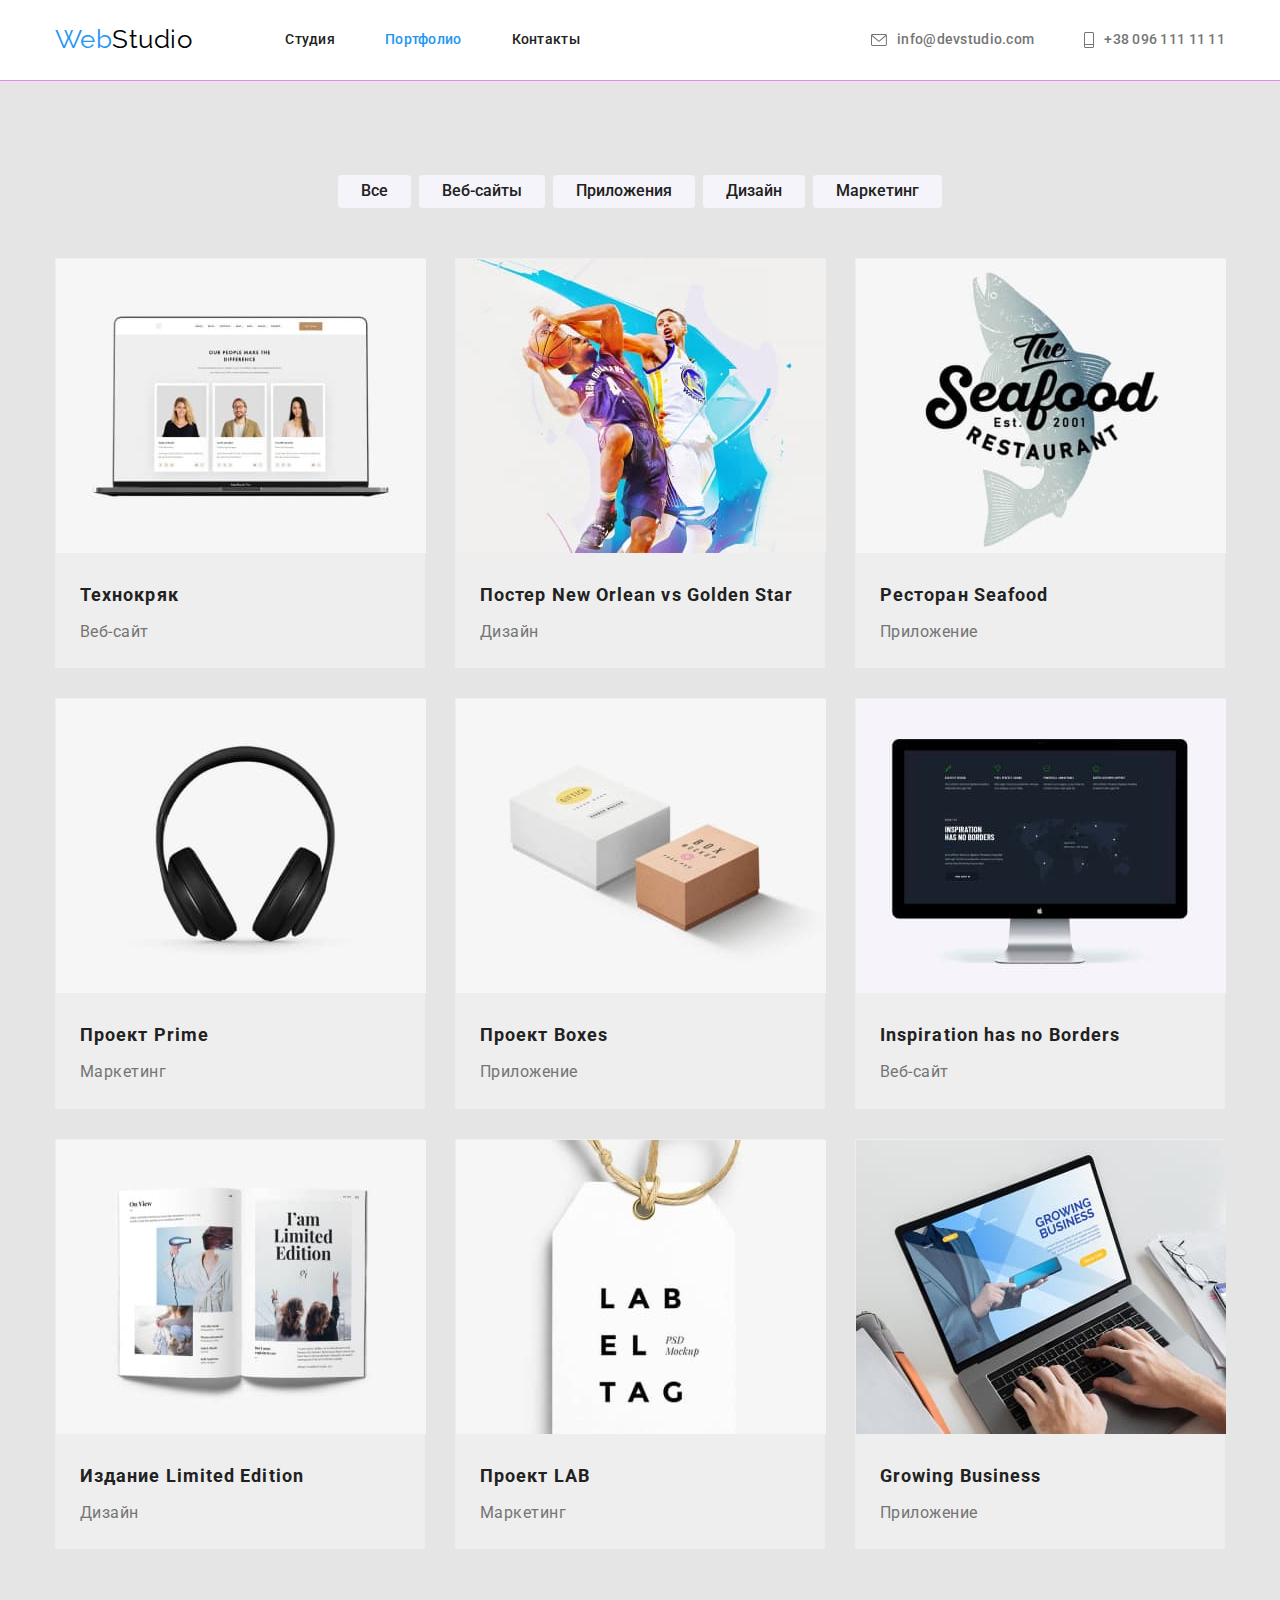
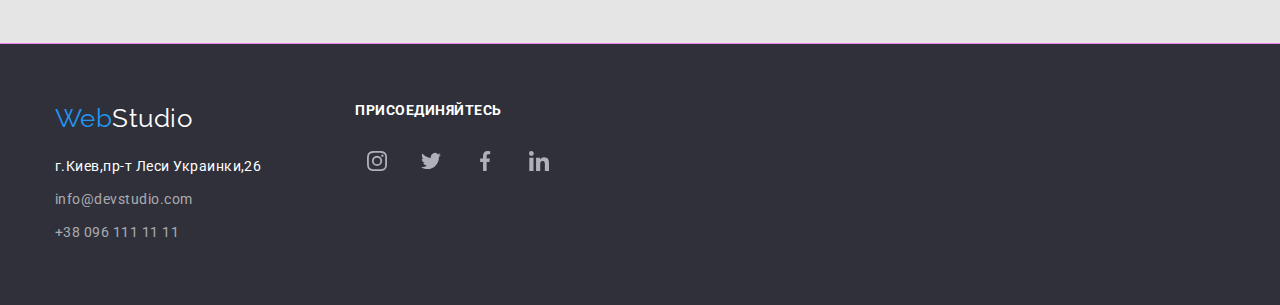
==== portfolio.html @ 0a585a8a "change hover focus in clients" ====
<!DOCTYPE html>
<html lang="en">
<head>
    <meta charset="UTF-8">
    <meta http-equiv="X-UA-Compatible" content="IE=edge">
    <meta name="viewport" content="width=device-width, initial-scale=1.0">
    <title>Porfolio</title>
    <link rel="preconnect" href="https://fonts.googleapis.com">
    <link rel="preconnect" href="https://fonts.gstatic.com" crossorigin>
    <link href="https://fonts.googleapis.com/css2?family=Raleway:wght@700&family=Roboto:wght@400;500;700;900&display=swap"
        rel="stylesheet">
    <link rel="stylesheet" href="https://cdnjs.cloudflare.com/ajax/libs/modern-normalize/1.1.0/modern-normalize.min.css">
    <link rel="stylesheet" href="./css/style.css">
</head>
<body>
    <header class="header">
        <div class="conteiner header-nav">
            <nav class="header-nav">
                <a class="header-logo" href="./index.html">
                    <span class="header-web">Web</span><span class="header-studio">Studio</span>
                </a>

                <ul class="site-nav list">
                    <li class="header-item"><a class="header-link link" href="./index.html">Студия</a></li>
                    <li class="header-item"><a class="header-link link current" href="./portfolio.html">Портфолио</a></li>
                    <li class="header-item"><a class="header-link link" href="">Контакты</a></li>
                </ul>
            </nav>

            <ul class="contact-nav list">
                <li class="header-item"><a class="header-link link" href="mailto:info@devstudio.com">
                    <svg class="icon-mail">
                        <use href="./img/icons.svg#envelope"></use>
                    </svg>info@devstudio.com</a></li>

                <li class="header-item"><a class="header-link link" href="tel:+380961111111">
                    <svg class="icon-tel">
                        <use href="./img/icons.svg#tel"></use>
                    </svg>+38 096 111 11 11</a></li>
            </ul>
        </div>
    </header>

<main>
    <!-- секция кнопок навигации -->
    <section class="section">
        <div class="conteiner filters">
            <h1 hidden>Наши работы</h1>
            <ul class="filters-list list">
                <li class="filters-item" ><button class="filters-btn button" type="button">Все</button> </li>
                <li class="filters-item" ><button class="filters-btn button" type="button">Веб-сайты</button></li>
                <li class="filters-item" ><button class="filters-btn button" type="button">Приложения</button></li>
                <li class="filters-item" ><button class="filters-btn button" type="button">Дизайн</button></li>
                <li class="filters-item" ><button class="filters-btn button" type="button">Маркетинг</button></li>
            </ul>
        </div>
<!-- проэкты -->
        <div class="conteiner">
            <ul class="project list">
                <li class="project-card item" >
                    <img src="./img/tehnokryak.jpg" alt="Технокряк" width="370px">
                    <div class="project-name">
                        <h2 class="project-title">Технокряк</h2>
                        <p class="project-nav">Веб-сайт</p>
                    </div>
                </li>
                <li class="project-card item" >
                    <img src="./img/new-orlean.jpg" alt="Постер New Orlean vs Golden Star" width="370px">
                    <div class="project-name">
                        <h2 class="project-title">Постер New Orlean vs Golden Star</h2>
                        <p class="project-nav">Дизайн</p>
                    </div>
                </li>
                <li class="project-card item" >
                    <img src="./img/restorant-seafood.jpg" alt="Ресторан Seafood" width="370px">
                    <div class="project-name">
                        <h2 class="project-title">Ресторан Seafood</h2>
                        <p class="project-nav">Приложение</p>
                    </div>
                </li>
                <li class="project-card item" >
                    <img src="./img/project-prime.jpg" alt="Проект Prime" width="370px">
                    <div class="project-name">
                        <h2 class="project-title">Проект Prime</h2>
                        <p class="project-nav">Маркетинг</p>
                    </div>
                </li>
                <li class="project-card item" >
                    <img src="./img/project-boxes.jpg" alt="Проект Boxes" width="370px">
                    <div class="project-name">
                        <h2 class="project-title">Проект Boxes</h2>
                        <p class="project-nav">Приложение</p>
                    </div>
                </li>
                <li class="project-card item" >
                    <img src="./img/inspiration- borders.jpg" alt="Inspiration has no Borders" width="370px">
                    <div class="project-name">
                        <h2 class="project-title">Inspiration has no Borders</h2>
                        <p class="project-nav">Веб-сайт</p>
                    </div>
                </li>
                <li class="project-card item" >
                    <img src="./img/limited-edition.jpg" alt="Издание Limited Edition" width="370px">
                    <div class="project-name">
                        <h2 class="project-title">Издание Limited Edition</h2>
                        <p class="project-nav">Дизайн</p>
                    </div>
                </li>
                <li class="project-card item" >
                    <img src="./img/project-lab.jpg" alt="Проект LAB" width="370px">
                    <div class="project-name">
                        <h2 class="project-title">Проект LAB</h2>
                        <p class="project-nav">Маркетинг</p>
                    </div>
                </li>
                <li class="project-card item" >
                    <img src="./img/growing-business.jpg" alt="Growing Business" width="370px">
                    <div class="project-name">
                        <h2 class="project-title">Growing Business</h2>
                        <p class="project-nav">Приложение</p>
                    </div>
                </li>
            </ul>
        </div>
    </section>
    </div>
</main>

    <!-- секция футер -->
    <footer class="footer">
        <div class="conteiner join">
            <div>
                <a class="footer-logo" href="./index.html">
                    <span class="footer-web">Web</span><span class="footer-studio">Studio</span>
                </a>
                <address class="address">
                    <ul class="address-list list">
                        <li class="address-item"><a class="address-link link place" href="https://goo.gl/maps/ZaD2ymdkpTnKKArT6" target="_blank" rel="noopener noreferrer nofollow">г.Киев,пр-т Леси Украинки,26</a></li>

                        <li class="address-item"><a class="address-link link" href="mailto:info@devstudio.com">info@devstudio.com</a></li>
                        
                        <li class="address-item"><a class="address-link link" href="tel:+38 096 111 1111">+38 096 111 11 11</a></li>
                    </ul>
                </address>
            </div>

        <div class="join-box">
            <h2 class="join-title">Присоединяйтесь</h2>
<!-- блок соцсетей -->
                <ul class="footer-social-links list">
                                <li class="networks">
                                    <a class="networks-link link" href="https://www.instagram.com" target="_blank" ret="noopener noreferrer nofollow">
                                        <svg class="networks-icon">
                                            <use href="./img/icons.svg#instagram"></use>
                                        </svg>
                                    </a>
                                </li>
                                    
                                <li class="networks">
                                    <a class="networks-link link" href="https://twitter.com" target="_blank" ret="noopener noreferrer nofollow">
                                        <svg class="networks-icon">
                                            <use href="./img/icons.svg#twitter"></use>
                                        </svg>
                                    </a>
                                </li>
                                    
                                <li class="networks">
                                    <a class="networks-link link" href="https://www.facebook.com" target="_blank" ret="noopener noreferrer nofollow">
                                        <svg class="networks-icon">
                                            <use href="./img/icons.svg#facebook"></use>
                                        </svg>
                                    </a>
                                </li>
                                    
                                <li class="networks">
                                    <a class=" networks-link link" href="https://www.linkedin.com" target="_blank" ret="noopener noreferrer nofollow">
                                        <svg class="networks-icon">
                                            <use href="./img/icons.svg#linkedin"></use>
                                        </svg>
                                    </a>
                                </li>
                            </ul>
        </div>
        </div>
    </footer>


    
</body>
</html>
---- css/style.css ----
:root{
    --accent-color: #2196F3;
    --background-color: #E5E5E5;
    --background-button: #F5F4FA;
    --footer-bgcolor: #2F303A;
    --footer-text-color: rgba(255, 255, 255, 0.6);
    --header-color: #FFFFFF;
    --main-text-color: #212121;
    --second-text-color: #757575;
    --studio-color: #000000;
    --border-color-portfolio: rgba(238, 238, 238, 1);
    --border-color-header: rgba(236, 236, 236, 1);
    --background-hero-color: #C4C4C4;
    --icons-color: #AFB1B8;

}

body {
    font-family: 'Roboto', sans-serif;
    font-weight: 400;
    letter-spacing: 0.03em;
    list-style: none;
    color: var(--main-text-color);
    background-color: var(--background-color);

}

.list{
    padding: 0;
    margin: 0;

    font-style: normal;
    list-style-type: none;
    text-decoration: none;
}
.link{
    text-decoration: none;
}
.conteiner{
    margin-left: auto;
    margin-right: auto;
    width: 1200px;
    padding: 0 15px; 
    
    /* outline: 2px solid tomato; */
}

.section{
    padding-top: 94px;
    padding-bottom: 94px;

    outline: 1px solid violet;
}


/* СТИЛЬ HEADER */
    /* стиль логотипа header footer */
.header-logo,
.footer-logo {
    margin-right: 93px;
    padding-top: 24px;
    padding-bottom: 25px;

    font-family: 'Raleway', sans-serif;
    font-size: 26px;
    line-height: 1.2;
    text-decoration: none;
}
.header-web,
.footer-web {
    color: var(--accent-color);
}
.header-studio {
    color: var(--studio-color);
}

/* стиль навигации */

.header{
    background-color: var(--header-color);
    border-bottom: 1px solid var(--border-color-header);
}
.header-nav {
    display: flex;
    align-items: center;
}
.site-nav,
.contact-nav{
    display: flex;
    
    font-weight: 500;
    font-size: 14px;
    line-height: 1.14;
    letter-spacing: 0.02em;
    text-decoration: none;
}

.site-nav .header-link:hover,
.site-nav .header-link:focus,
.contact-nav .header-link:hover,
.contact-nav .header-link:focus,
.site-nav .header-link.current,
.address-link:focus,
.address-link:hover {
    color: var(--accent-color);
}

.site-nav .header-link {
    color: var(--main-text-color);
}
.contact-nav{
    margin-left: auto;
}
.contact-nav .header-link{
    color: var(--second-text-color);
}
.site-nav .header-item:not(:last-child),
.contact-nav .header-item:not(:last-child){
    margin-right: 50px;
}
/* стиль контактов и иконок */
.header-link{
    display: flex;
    align-items: center;
}
.icon-mail {
    width: 16px;
    height: 12px;
    fill: currentColor;
    margin-right: 10px;
}
.icon-tel {
    width: 10px;
    height: 16px;
    fill: currentColor;
    margin-right: 10px;
}
.icon-mail:hover,
.icon-tel:hover {
    fill: var(--accent-color)
}


/* стиль героя */
.hero {
    background-color: var(--background-hero-color);
    background-image: linear-gradient(to right,
            rgba(47, 48, 58, 0.4),
            rgba(47, 48, 58, 0.4)),
        url(../img/head-foto.jpg);
    height: 600px;
    max-width: 1600px;
    margin-left: auto;
    margin-right: auto;
    padding-bottom: 200px;
    padding-top: 200px;
    text-align: center;
}

.hero-title{
    margin-top: 0;
    margin-bottom: 30px;

    font-weight: 900;
    font-size: 44px;
    line-height: 1.36;
    letter-spacing: 0.06em;
    text-transform: uppercase;
    color: var(--header-color);
}


/* ------стиль кнопок------- */
.button{
    border-radius: 4px;
    padding: 6px 22px;
    min-width: 73px;
    border: 1px solid transparent;

    font-family: inherit;
    font-weight: 500;
    font-size: 16px;
    cursor: pointer;
    text-align: center;
    
    color: var(--main-text-color);
    background-color: var(--background-button);
}
.button:hover,
.button:focus {
    color: var(--header-color);
    background-color: var(--accent-color);
}

/* ------стиль кнопки героя------*/
.hero-btn.order{
    padding: 10px 34px;
    min-width: 200px;

    font-weight: 700;
    line-height: 1.87;
    letter-spacing: 0.06em;
    color: var(--header-color);
}


/* стиль особенности */
.features{
    padding-bottom: 0;
}

.features-title{
    margin-top: 0;
    margin-bottom: 10px;

    font-weight: 700;
    font-size: 14px;
    line-height: 1.14;;
    text-align: left;
    text-transform: uppercase;
}
.features-text{
    margin-top: 0;
    margin-bottom: 0;

    font-size: 14px;
    line-height: 1.71;
    color: var(--second-text-color);
}
.features-list{
    display: flex;
}
.features-item{
    width: 270px;
    text-align: left;
}
.features-item:not(:last-child){
    margin-right: 30px;
}
/* ---------стиль иконок особенностей-------- */
.features-box{
    display: flex;
    align-items: center;
    justify-content: center;
    width: 270px;
    height: 120px;
    
    margin-bottom: 30px;
   
    background-color: #F5F4FA;
}
.features-icon{
    width: 70px;
    height: 70px;
}

/* стиль титла чем мы занимаемся  наша команда  клиенты*/

.work-title,
.team-title,
.clients-title{
    margin-top: 0;
    margin-bottom: 50px;

    font-weight: 700;
    font-size: 36px;
    line-height: 1.17;
    text-align: center;
}
/* -----стиль чем мы занимаемся---- */
.work-list{    
    display: flex;
}
.work-item{
    display: block;
}
.work-item:not(:last-child){
    margin-right: 30px;
}
/* ------стиль команда------ */
.team{
    line-height: 1.19;
}
.team-list{
    display: flex;
}
.team-card {
    background-color: #FFFFFF;
    
    border-radius: 0px 0px 4px 4px;
    box-shadow: 0px 1px 3px rgba(0, 0, 0, 0.12),
                0px 1px 1px rgba(0, 0, 0, 0.14),
                0px 2px 1px rgba(0, 0, 0, 0.2);
}

.team-card:not(:last-child) {
    margin-right: 30px;
}
.staff {
    padding-top: 30px;
    padding-bottom: 30px;
}
.staff-name{
    margin: 0px;
    margin-bottom: 10px;

    font-weight: 500;
    font-size: 16px;
    text-align: center;
}
.staff-position{
    margin: 0;
    

    font-size: 16px;
    color: var(--second-text-color);
    text-align: center;
}


/* ---------стиль  иконок соцсетей--------- */
.social-links{
    display: flex;  
    align-items: center;    
    margin-left: 32px;
    margin-right: 32px;
    margin-bottom: 30px;
}
.networks:not(:last-child) {
    margin-right: 10px;
}

.networks-link {
    display: flex;
    align-items: center;
    justify-content: center;
    border: transparent;
    border-radius: 50%;
    width: 44px;
    height: 44px;
    padding: 12px;

    fill: var(--icons-color);
    
}
.networks-link:hover,
.networks-link:focus {
    fill: var(--header-color);
    background-color: var(--accent-color);
}
.networks-icon{
    width: 20px;
    height: 20px;
}

/* -------стиль проэкты ---------*/
.filters-list{
    display: flex;
    padding-bottom: 50px;

    align-items: center;
    justify-content: center;
    
}
.filters-item:not(:last-child):not(:last-child){
    margin-right: 8px;
}
.project{
    display: flex;
    flex-wrap: wrap;
}
.project-title{
    margin: 0;
    margin-bottom: 4px;
    

    font-weight: 700;
    font-size: 18px;
    
    line-height: 2;
    letter-spacing: 0.06em;
}
.project-nav{
    margin: 0;
    
    font-size: 16px;
    line-height: 1.88;
    color: var(--second-text-color);
}
.project-card.item{
    width: 370px;
    
    margin-right: 30px;
    margin-bottom: 30px;
}
.project-card.item:nth-child(3n){
    margin-right: 0;
}
.project-card.item:nth-last-child(-n+3){
    margin-bottom: 0;
}
.project-name{
    padding-top: 20px;
    padding-bottom: 20px;
    padding-left: 24px;
}
.project-card{
    background-color: #EEEEEE;
    border: 1px solid rgba(238, 238, 238, 1);
}

/* -------стиль логотипов компаний---------- */
.clients-list {
    display: flex;
    justify-content: space-between;
}

.clients-link:hover,
.clients-link:focus,
.clients-link:hover .clients-icon,
.clients-link:focus .clients-icon{
    border-color: var(--accent-color);
    fill: var(--accent-color);
}


.clients-link {
    display: flex;
    align-items: center;
    justify-content: center;
    width: 170px;
    height: 92px;
    border: 1px solid var(--icons-color);
    border-radius: 4px;
}

.clients-icon {

    width: 106px;
    height: 60px;
    fill: var(--icons-color);
}





/* стиль футера */

.footer{
    padding-top: 60px;
    padding-bottom: 60px;

    font-size: 14px;
    line-height: 1.71;
    background-color: var(--footer-bgcolor);
}
.footer-studio{
    color: var(--header-color);  
}

.address{
    margin-top: 20px;
    text-decoration: none;
}
.address-link{
    margin-bottom: 9px;
    color: var(--footer-text-color);
}
.address-link.place{
    margin-bottom: 9px;
    color: var(--header-color);
}
.address-item:not(:last-child){
    margin-bottom: 9px;
}

/* стиль присоедняйтесь */
.join{
    display: flex;
}
.join-box{
    margin-left: 70px;
}

.join-title{
    margin: 0;
    margin-bottom: 20px;
    
    font-weight: 700;
    font-size: 14px;
    text-transform: uppercase;
    
    line-height: 1.14;

    color: var(--header-color);
}
.footer-social-links{
    display: flex;
}
.footer-social-links .networks-link:hover,
.footer-social-links .networks-link:focus {
    fill: var(--header-color);
    color: rgba(255, 255, 255, 0.1);
    background-color: var(--accent-color);
}{

}
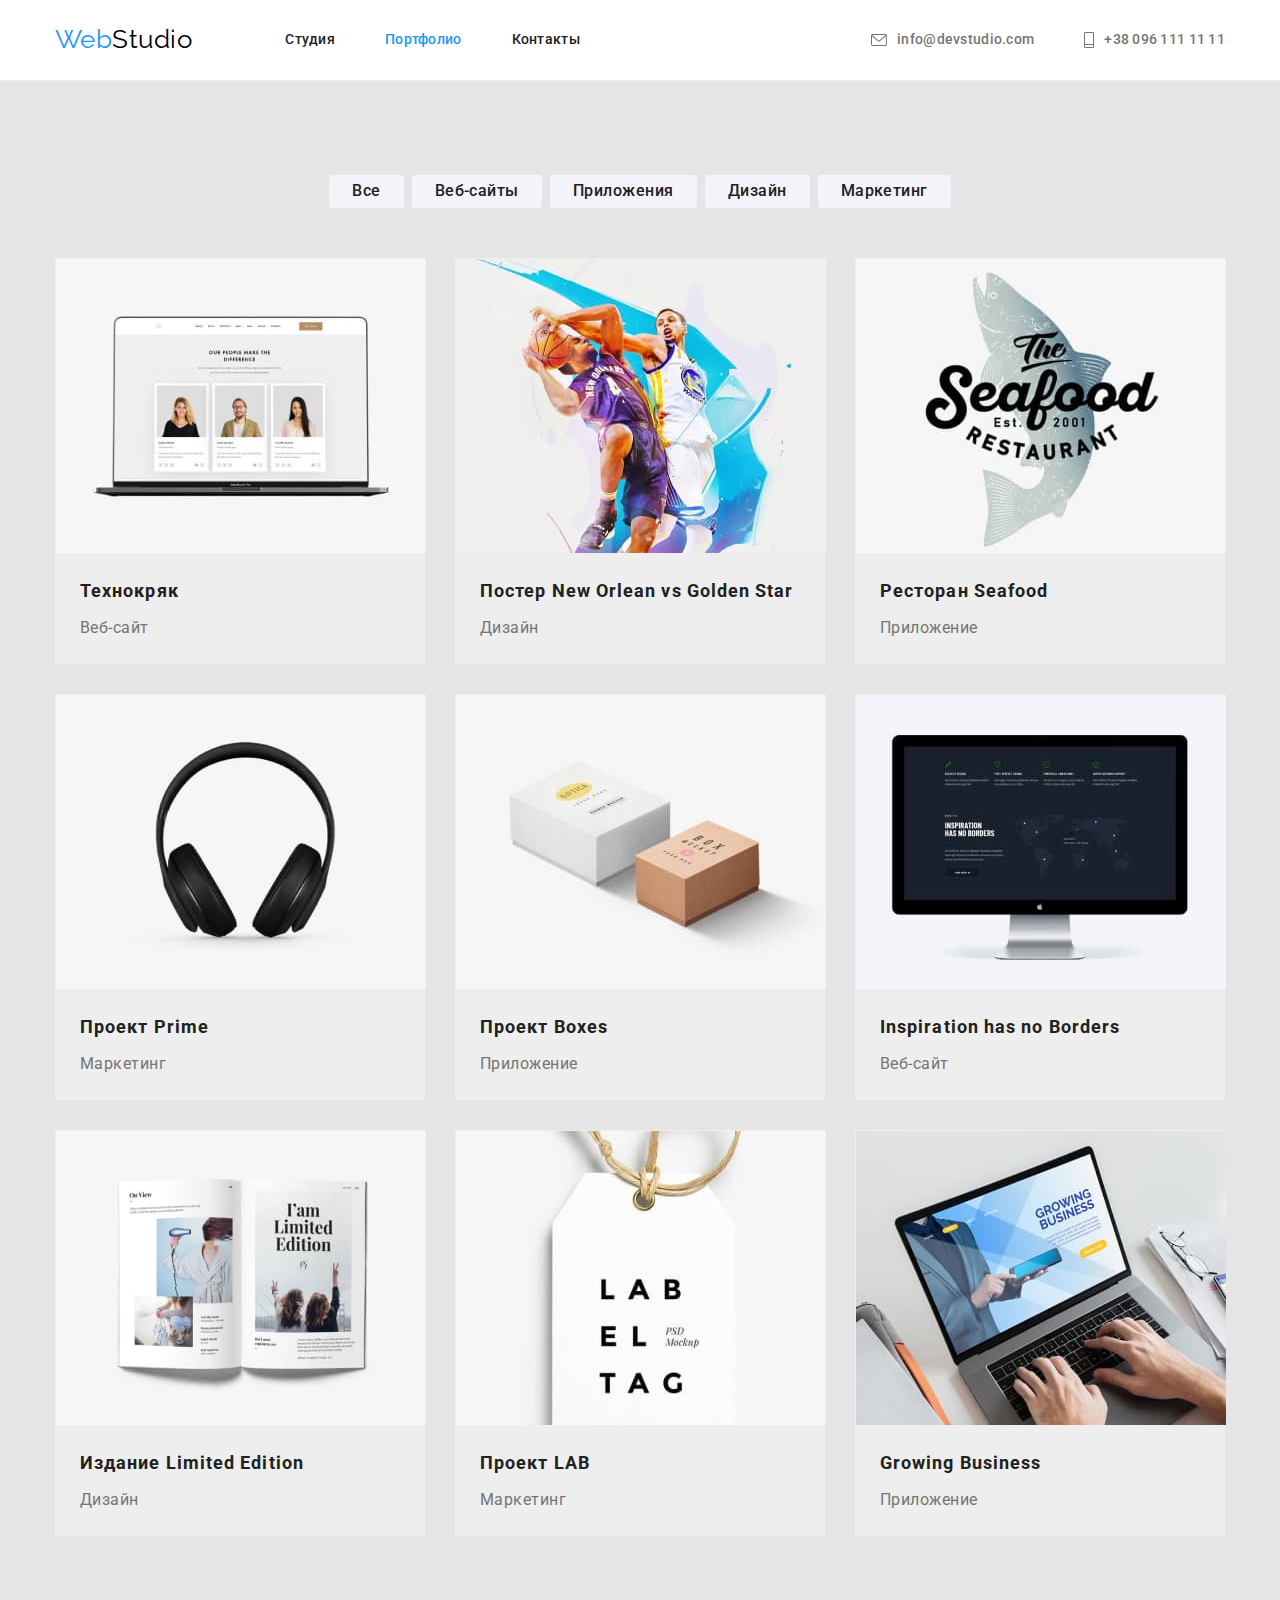
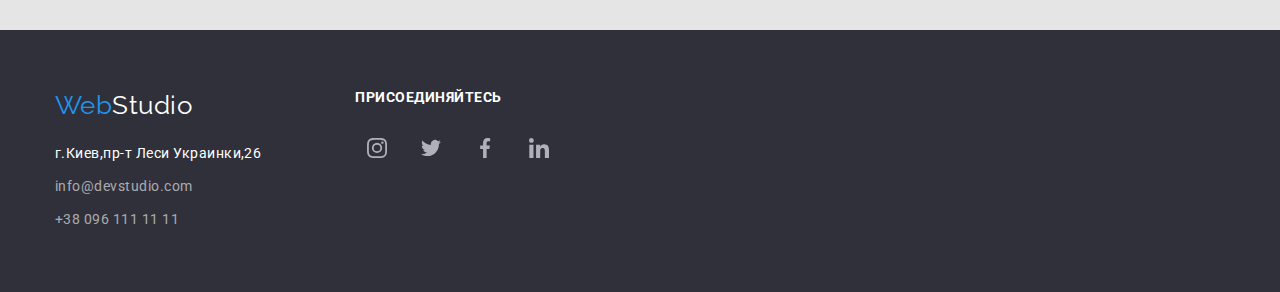
==== commit 606a9767: "change color button order" ====
--- a/portfolio.html
+++ b/portfolio.html
@@ -57,12 +57,14 @@
 <!-- проэкты -->
         <div class="conteiner">
             <ul class="project list">
-                <li class="project-card item" >
-                    <img src="./img/tehnokryak.jpg" alt="Технокряк" width="370px">
+                <li class="project-card item">
+                    <!-- <div class="project-card-content"> -->
+                    <img src="./img/tehnokryak.jpg" alt="Технокряк">
                     <div class="project-name">
                         <h2 class="project-title">Технокряк</h2>
                         <p class="project-nav">Веб-сайт</p>
                     </div>
+                    <!-- </div> -->
                 </li>
                 <li class="project-card item" >
                     <img src="./img/new-orlean.jpg" alt="Постер New Orlean vs Golden Star" width="370px">
--- a/css/style.css
+++ b/css/style.css
@@ -22,7 +22,10 @@
     list-style: none;
     color: var(--main-text-color);
     background-color: var(--background-color);
-
+}
+
+img {
+    display: block;
 }
 
 .list{
@@ -49,7 +52,7 @@
     padding-top: 94px;
     padding-bottom: 94px;
 
-    outline: 1px solid violet;
+    /* outline: 1px solid violet; */
 }
 
 
@@ -182,6 +185,7 @@
     font-size: 16px;
     cursor: pointer;
     text-align: center;
+    letter-spacing: 0.03em;
     
     color: var(--main-text-color);
     background-color: var(--background-button);
@@ -201,6 +205,7 @@
     line-height: 1.87;
     letter-spacing: 0.06em;
     color: var(--header-color);
+    background-color: var(--accent-color);
 }
 
 
@@ -388,7 +393,7 @@
     color: var(--second-text-color);
 }
 .project-card.item{
-    width: 370px;
+    max-width: 370px;
     
     margin-right: 30px;
     margin-bottom: 30px;
@@ -398,6 +403,13 @@
 }
 .project-card.item:nth-last-child(-n+3){
     margin-bottom: 0;
+}
+.project-card:hover{
+    border-color: red;
+    box-shadow: 1px 4px 6px 0px rgba(0, 0, 0, 0.16),
+                0px 4px 4px 0px rgba(0, 0, 0, 0.06),
+                0px 1px 1px 0px rgba(0, 0, 0, 0.12);
+    
 }
 .project-name{
     padding-top: 20px;
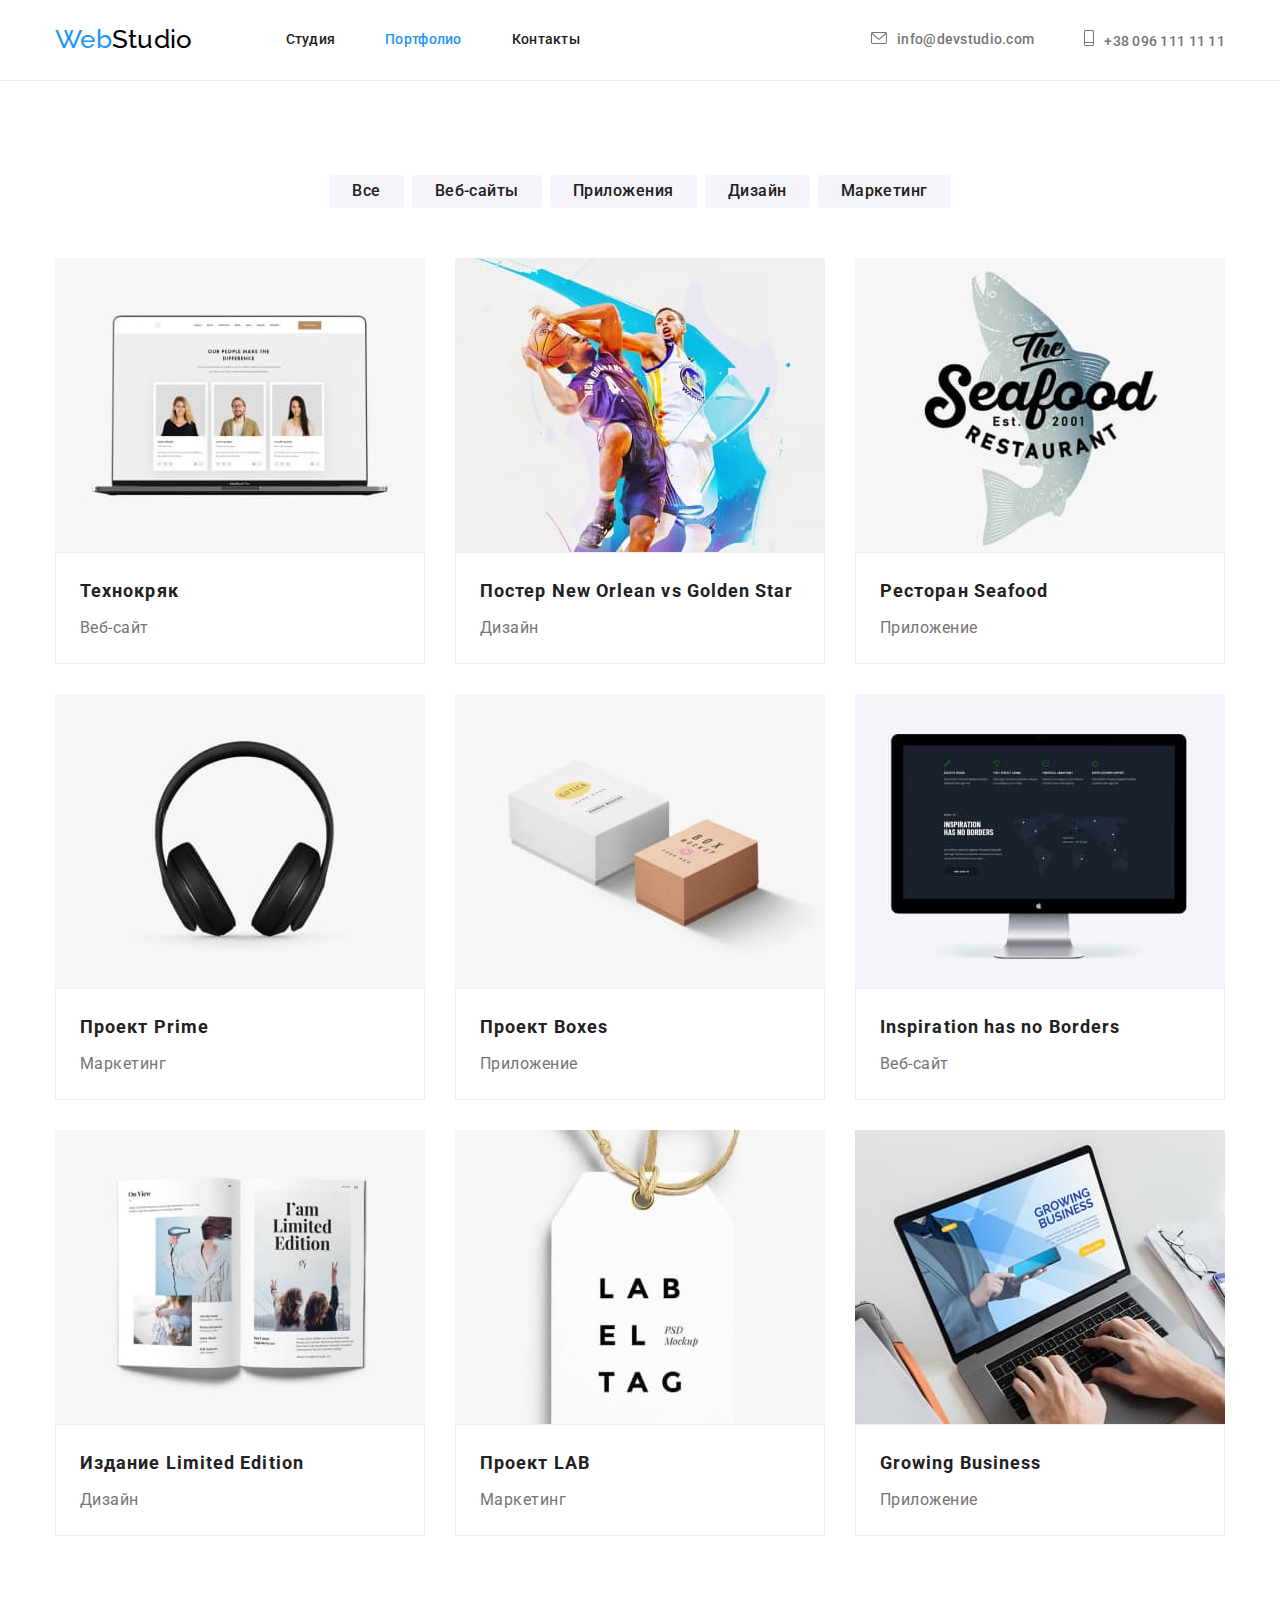
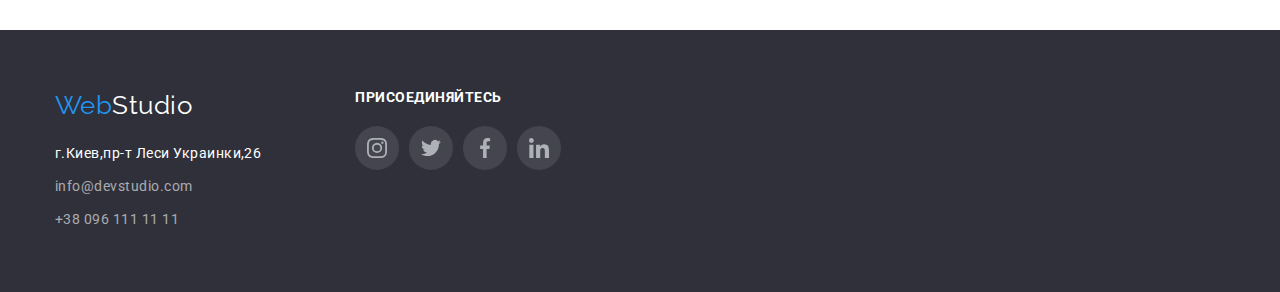
==== commit 92b55dd7: "change classes on portfolio page" ====
--- a/portfolio.html
+++ b/portfolio.html
@@ -14,27 +14,27 @@
 </head>
 <body>
     <header class="header">
-        <div class="conteiner header-nav">
+        <div class="conteiner header-wrap">
             <nav class="header-nav">
                 <a class="header-logo" href="./index.html">
                     <span class="header-web">Web</span><span class="header-studio">Studio</span>
                 </a>
 
-                <ul class="site-nav list">
-                    <li class="header-item"><a class="header-link link" href="./index.html">Студия</a></li>
-                    <li class="header-item"><a class="header-link link current" href="./portfolio.html">Портфолио</a></li>
-                    <li class="header-item"><a class="header-link link" href="">Контакты</a></li>
+                <ul class="header-nav list">
+                    <li class="header-nav-item"><a class="header-nav-link link" href="./index.html">Студия</a></li>
+                    <li class="header-nav-item"><a class="header-nav-link link current" href="./portfolio.html">Портфолио</a></li>
+                    <li class="header-nav-item"><a class="header-nav-link link" href="">Контакты</a></li>
                 </ul>
             </nav>
 
-            <ul class="contact-nav list">
-                <li class="header-item"><a class="header-link link" href="mailto:info@devstudio.com">
-                    <svg class="icon-mail">
+            <ul class="header-contact list">
+                <li class="header-contact-item"><a class="header-contact-link link" href="mailto:info@devstudio.com">
+                    <svg class="header-contact-icon-mail">
                         <use href="./img/icons.svg#envelope"></use>
                     </svg>info@devstudio.com</a></li>
 
-                <li class="header-item"><a class="header-link link" href="tel:+380961111111">
-                    <svg class="icon-tel">
+                <li class="header-contact-item"><a class="header-contact-link link" href="tel:+380961111111">
+                    <svg class="header-contact-icon-tel">
                         <use href="./img/icons.svg#tel"></use>
                     </svg>+38 096 111 11 11</a></li>
             </ul>
@@ -45,7 +45,7 @@
     <!-- секция кнопок навигации -->
     <section class="section">
         <div class="conteiner filters">
-            <h1 hidden>Наши работы</h1>
+            <h1 class="vissually-hidden">Наши работы</h1>
             <ul class="filters-list list">
                 <li class="filters-item" ><button class="filters-btn button" type="button">Все</button> </li>
                 <li class="filters-item" ><button class="filters-btn button" type="button">Веб-сайты</button></li>
--- a/css/style.css
+++ b/css/style.css
@@ -21,11 +21,12 @@
     letter-spacing: 0.03em;
     list-style: none;
     color: var(--main-text-color);
-    background-color: var(--background-color);
+    /* background-color: var(--background-color); */
 }
 
 img {
     display: block;
+    max-width: 100%
 }
 
 .list{
@@ -53,6 +54,19 @@
     padding-bottom: 94px;
 
     /* outline: 1px solid violet; */
+}
+.vissually-hidden{
+    position: absolute;
+    width: 1px;
+    height: 1px;
+    margin: -1px;
+    border: 0;
+    padding: 0;
+    
+    white-space: nowrap;
+    clip-path: inset(100%);
+    clip: rect(0 0 0 0);
+    overflow: hidden;
 }
 
 
@@ -83,14 +97,14 @@
     background-color: var(--header-color);
     border-bottom: 1px solid var(--border-color-header);
 }
-.header-nav {
-    display: flex;
-    align-items: center;
-}
-.site-nav,
-.contact-nav{
-    display: flex;
-    
+.header-wrap {
+    display: flex;
+    align-items: center;
+}
+.header-nav,
+.header-contact{
+    display: flex;
+    align-items: center;
     font-weight: 500;
     font-size: 14px;
     line-height: 1.14;
@@ -98,48 +112,51 @@
     text-decoration: none;
 }
 
-.site-nav .header-link:hover,
-.site-nav .header-link:focus,
-.contact-nav .header-link:hover,
-.contact-nav .header-link:focus,
-.site-nav .header-link.current,
+.header-nav .header-nav-link:hover,
+.header-nav .header-nav-link:focus,
+.header-contact .header-contact-link:hover,
+.header-contact .header-contact-link:focus,
+.header-nav .header-nav-link.current,
 .address-link:focus,
 .address-link:hover {
     color: var(--accent-color);
 }
 
-.site-nav .header-link {
+.header-nav-link {
     color: var(--main-text-color);
 }
-.contact-nav{
+
+.header-contact{
     margin-left: auto;
 }
-.contact-nav .header-link{
+
+.header-contact-item .header-contact-link{
     color: var(--second-text-color);
 }
-.site-nav .header-item:not(:last-child),
-.contact-nav .header-item:not(:last-child){
+
+.header-nav .header-nav-item:not(:last-child),
+.header-contact .header-contact-item:not(:last-child){
     margin-right: 50px;
 }
-/* стиль контактов и иконок */
-.header-link{
-    display: flex;
-    align-items: center;
-}
-.icon-mail {
+
+.header-nav-link{
+    display: flex;
+    align-items: center;
+}
+.header-contact-icon-mail {
     width: 16px;
     height: 12px;
     fill: currentColor;
     margin-right: 10px;
 }
-.icon-tel {
+.header-contact-icon-tel {
     width: 10px;
     height: 16px;
     fill: currentColor;
     margin-right: 10px;
 }
-.icon-mail:hover,
-.icon-tel:hover {
+.header-contact-icon-mail:hover,
+.header-contact-icon-tel:hover {
     fill: var(--accent-color)
 }
 
@@ -286,6 +303,9 @@
 .team{
     line-height: 1.19;
 }
+.team:nth-child(2n){
+    background-color:  var(--background-button);
+}
 .team-list{
     display: flex;
 }
@@ -303,7 +323,6 @@
 }
 .staff {
     padding-top: 30px;
-    padding-bottom: 30px;
 }
 .staff-name{
     margin: 0px;
@@ -315,7 +334,7 @@
 }
 .staff-position{
     margin: 0;
-    
+    margin-bottom: 16px;
 
     font-size: 16px;
     color: var(--second-text-color);
@@ -357,6 +376,9 @@
     width: 20px;
     height: 20px;
 }
+.footer-social-links .networks-link{
+    background-color: rgba(255, 255, 255, 0.1);
+}
 
 /* -------стиль проэкты ---------*/
 .filters-list{
@@ -374,6 +396,28 @@
     display: flex;
     flex-wrap: wrap;
 }
+.project-card.item {
+    max-width: 370px;
+
+    margin-right: 30px;
+    margin-bottom: 30px;
+}
+
+.project-card.item:nth-child(3n) {
+    margin-right: 0;
+}
+
+.project-card.item:nth-last-child(-n+3) {
+    margin-bottom: 0;
+}
+.project-name {
+    padding-top: 20px;
+    padding-bottom: 20px;
+    padding-left: 24px;
+
+    border: 1px solid rgba(238, 238, 238, 1);
+}
+
 .project-title{
     margin: 0;
     margin-bottom: 4px;
@@ -392,34 +436,7 @@
     line-height: 1.88;
     color: var(--second-text-color);
 }
-.project-card.item{
-    max-width: 370px;
-    
-    margin-right: 30px;
-    margin-bottom: 30px;
-}
-.project-card.item:nth-child(3n){
-    margin-right: 0;
-}
-.project-card.item:nth-last-child(-n+3){
-    margin-bottom: 0;
-}
-.project-card:hover{
-    border-color: red;
-    box-shadow: 1px 4px 6px 0px rgba(0, 0, 0, 0.16),
-                0px 4px 4px 0px rgba(0, 0, 0, 0.06),
-                0px 1px 1px 0px rgba(0, 0, 0, 0.12);
-    
-}
-.project-name{
-    padding-top: 20px;
-    padding-bottom: 20px;
-    padding-left: 24px;
-}
-.project-card{
-    background-color: #EEEEEE;
-    border: 1px solid rgba(238, 238, 238, 1);
-}
+
 
 /* -------стиль логотипов компаний---------- */
 .clients-list {
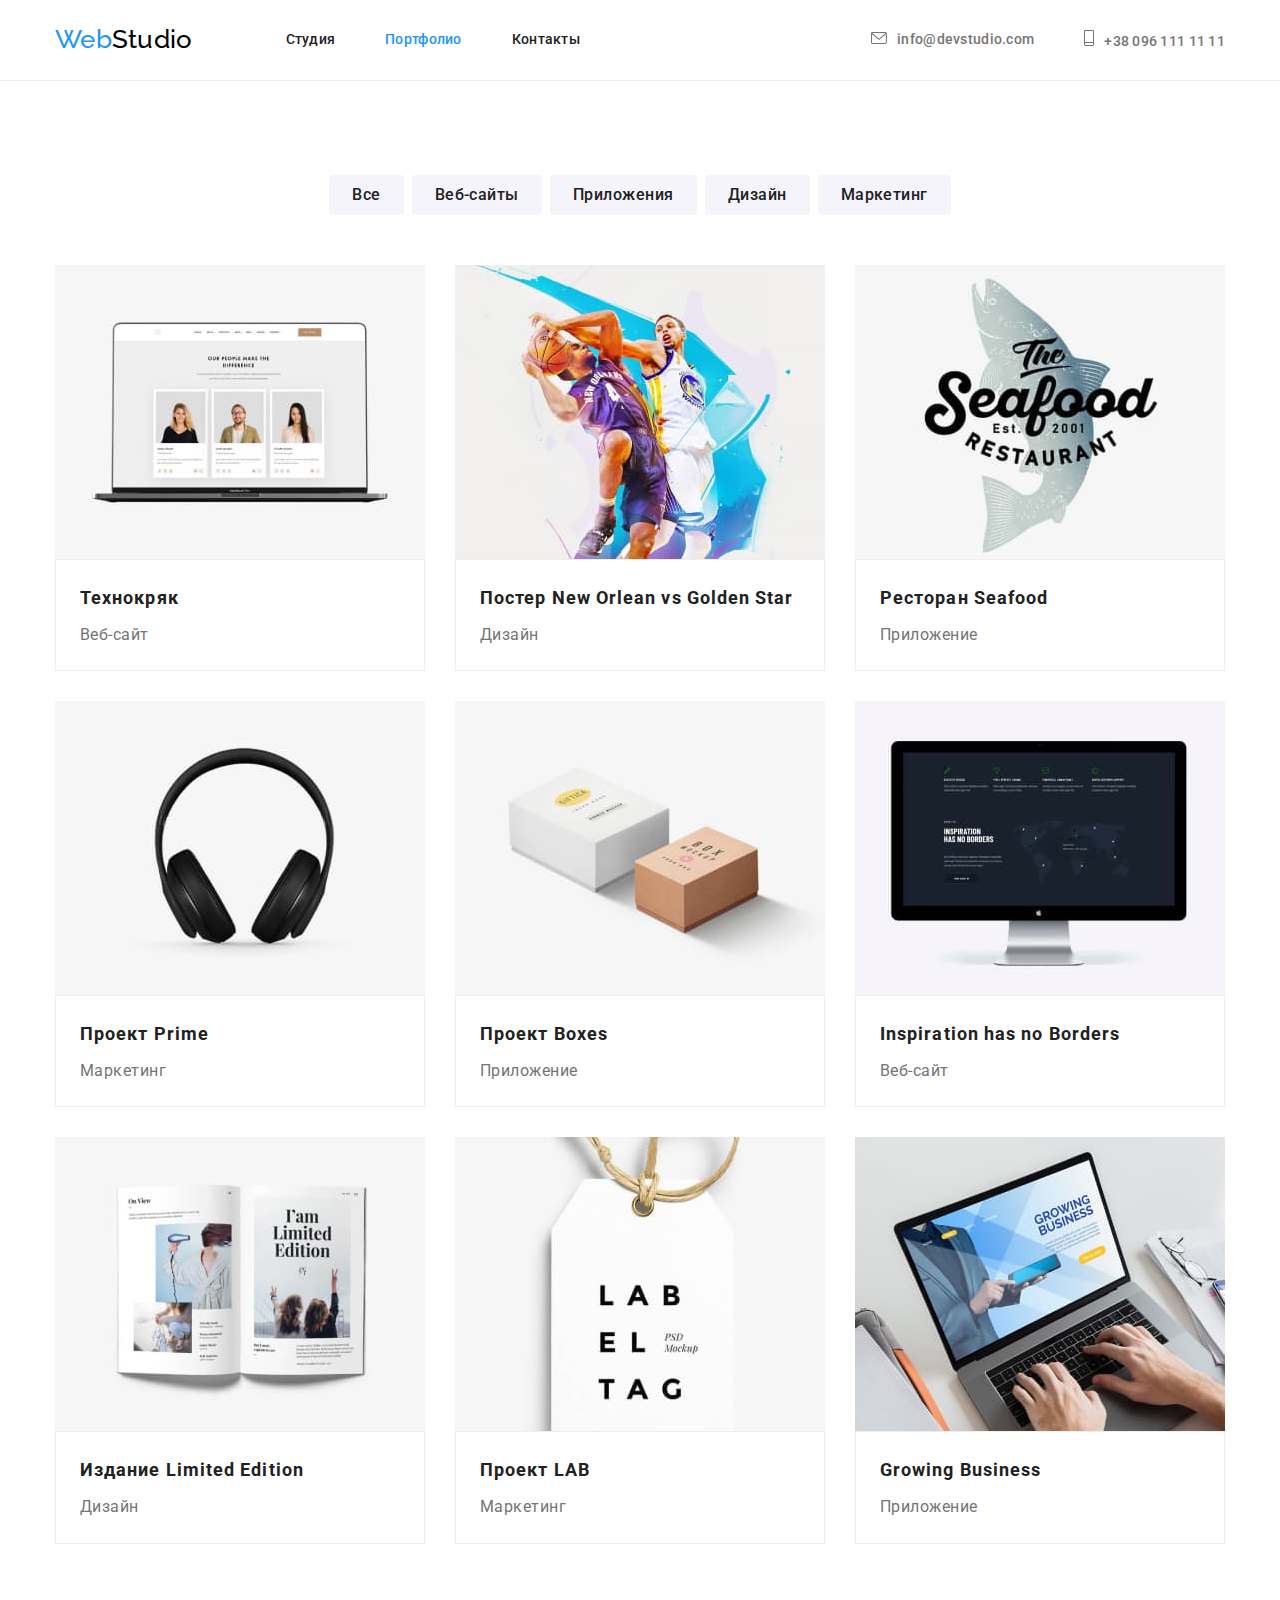
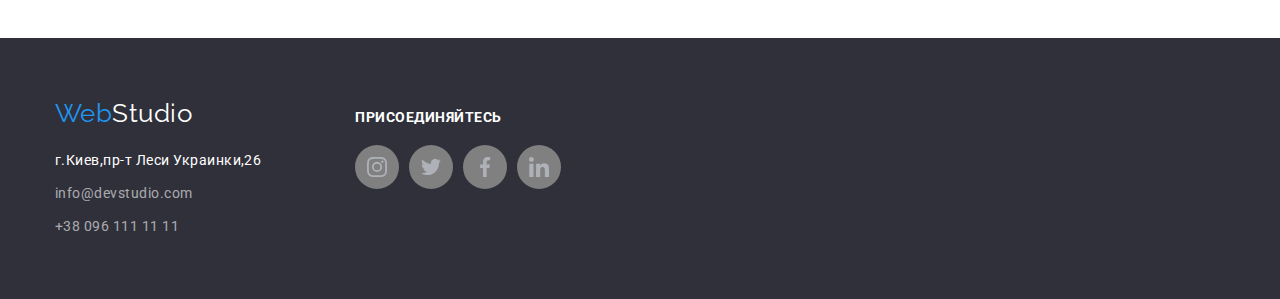
==== commit d3129e26: "add shadow on porfolio cards chabge color in networks link add letter-spasing" ====
--- a/portfolio.html
+++ b/portfolio.html
@@ -43,8 +43,8 @@
 
 <main>
     <!-- секция кнопок навигации -->
-    <section class="section">
-        <div class="conteiner filters">
+    <section class="section filters">
+        <div class="conteiner">
             <h1 class="vissually-hidden">Наши работы</h1>
             <ul class="filters-list list">
                 <li class="filters-item" ><button class="filters-btn button" type="button">Все</button> </li>
--- a/css/style.css
+++ b/css/style.css
@@ -200,9 +200,11 @@
     font-family: inherit;
     font-weight: 500;
     font-size: 16px;
+    line-height: 1.63;
     cursor: pointer;
     text-align: center;
     letter-spacing: 0.03em;
+
     
     color: var(--main-text-color);
     background-color: var(--background-button);
@@ -377,7 +379,10 @@
     height: 20px;
 }
 .footer-social-links .networks-link{
-    background-color: rgba(255, 255, 255, 0.1);
+    background-color: grey;
+
+    
+    /* background-color: rgba(255, 255, 255, 0.1); */
 }
 
 /* -------стиль проэкты ---------*/
@@ -436,7 +441,11 @@
     line-height: 1.88;
     color: var(--second-text-color);
 }
-
+.project-card.item:hover{
+    box-shadow: 1px 4px 6px 0px rgba(0, 0, 0, 0.16),
+                0px 4px 4px 0px rgba(0, 0, 0, 0.06),
+                0px 1px 1px 0px rgba(0, 0, 0, 0.12);
+}
 
 /* -------стиль логотипов компаний---------- */
 .clients-list {
@@ -507,6 +516,7 @@
 /* стиль присоедняйтесь */
 .join{
     display: flex;
+    align-items: baseline;
 }
 .join-box{
     margin-left: 70px;
